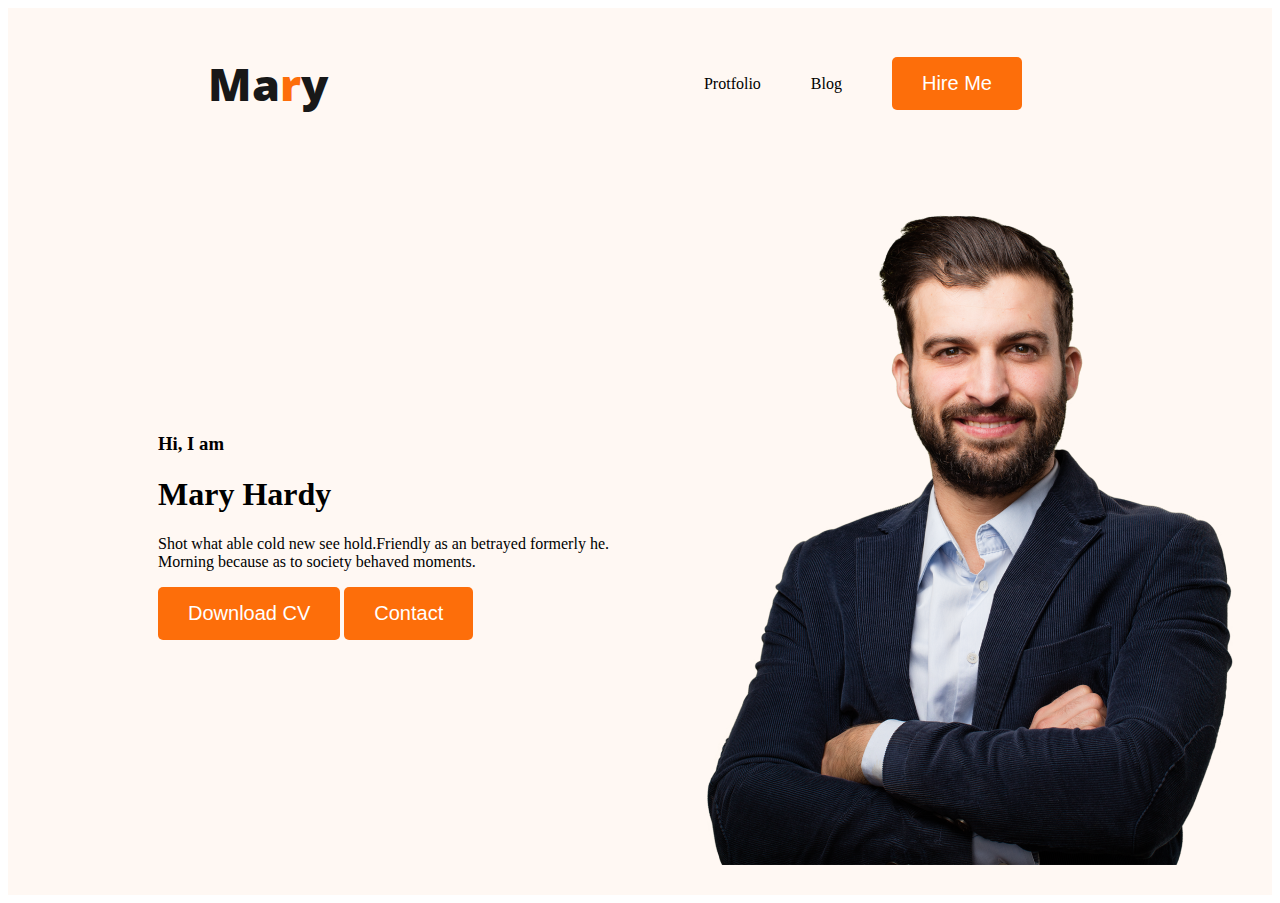
==== frist-prottfolio.html @ 135780d2 "added div" ====
<!DOCTYPE html>
<html lang="en">
<head>
    <meta charset="UTF-8">
    <meta name="viewport" content="width=device-width, initial-scale=1.0">
    <title>Prottfolio</title>
    <link rel="preconnect" href="https://fonts.googleapis.com">
<link rel="preconnect" href="https://fonts.gstatic.com" crossorigin>
<link href="https://fonts.googleapis.com/css2?family=Open+Sans:wght@800&display=swap" rel="stylesheet">

    <link rel="stylesheet" href="styles/protfolio.css">
</head>
<body>
    <header class="header">
        <nav>
            <h3 class="nav-title">Ma<span class="text-primary">r</span>y</h3>
            <ul>
                <li><a href=""></a>Protfolio</li>
                <li><a href=""></a>Blog</li>
                <li> <button class="btn-primary">Hire Me</button> </li>
            </ul>
        </nav>
        <div class="banner">
            <div class="banner-content">
                <h3 class="banner-greeting">Hi, I  am</h3>
                <h1 class="banner-title"> Mary Hardy</h1>
                <p>Shot what able cold new see hold.Friendly as an betrayed formerly he. Morning because as to society behaved moments.</p>
                <button class="btn-primary">Download CV</button>
                <button class="btn-primary">Contact</button>
            </div>
            <img class="Pic" src="images/hardy.png" alt="">
        </div>
    </header>
    <main>

    </main>
    <footer>

    </footer>
</body>
</html>
---- styles/protfolio.css ----
/* nav related styles */
nav{
    display: flex;
   justify-content: space-between;
    align-items: center;
    margin: 0px 200px;
}
body{
   
}
.nav-title {
    color: #181818;
    font-size: 45px;
    font-weight: 800; font-family: 'Open Sans', sans-serif;
}
nav ul {
    display: flex;
    align-items: center;
}
nav li {
    list-style: none;
    margin-right: 50px;
}
nav h3 .text-primary{
    color: #FD6E0A;
}
nav a{
    color: #474747;
}
.btn-primary{
    border-radius: 5px;
    background: #FD6E0A;
    border: 0px;
    color: white;
    font-size: 20px;
    font-weight: 700px;
    padding: 15px 30px;
}
.header{
    background-color: #fff8f3;
}
.banner{
    padding: 30px 30px 30px 150px;
    display: flex;
    align-items: center;
}
.banner .pic{
    width: 500px;
    /* height: 600px; */
}
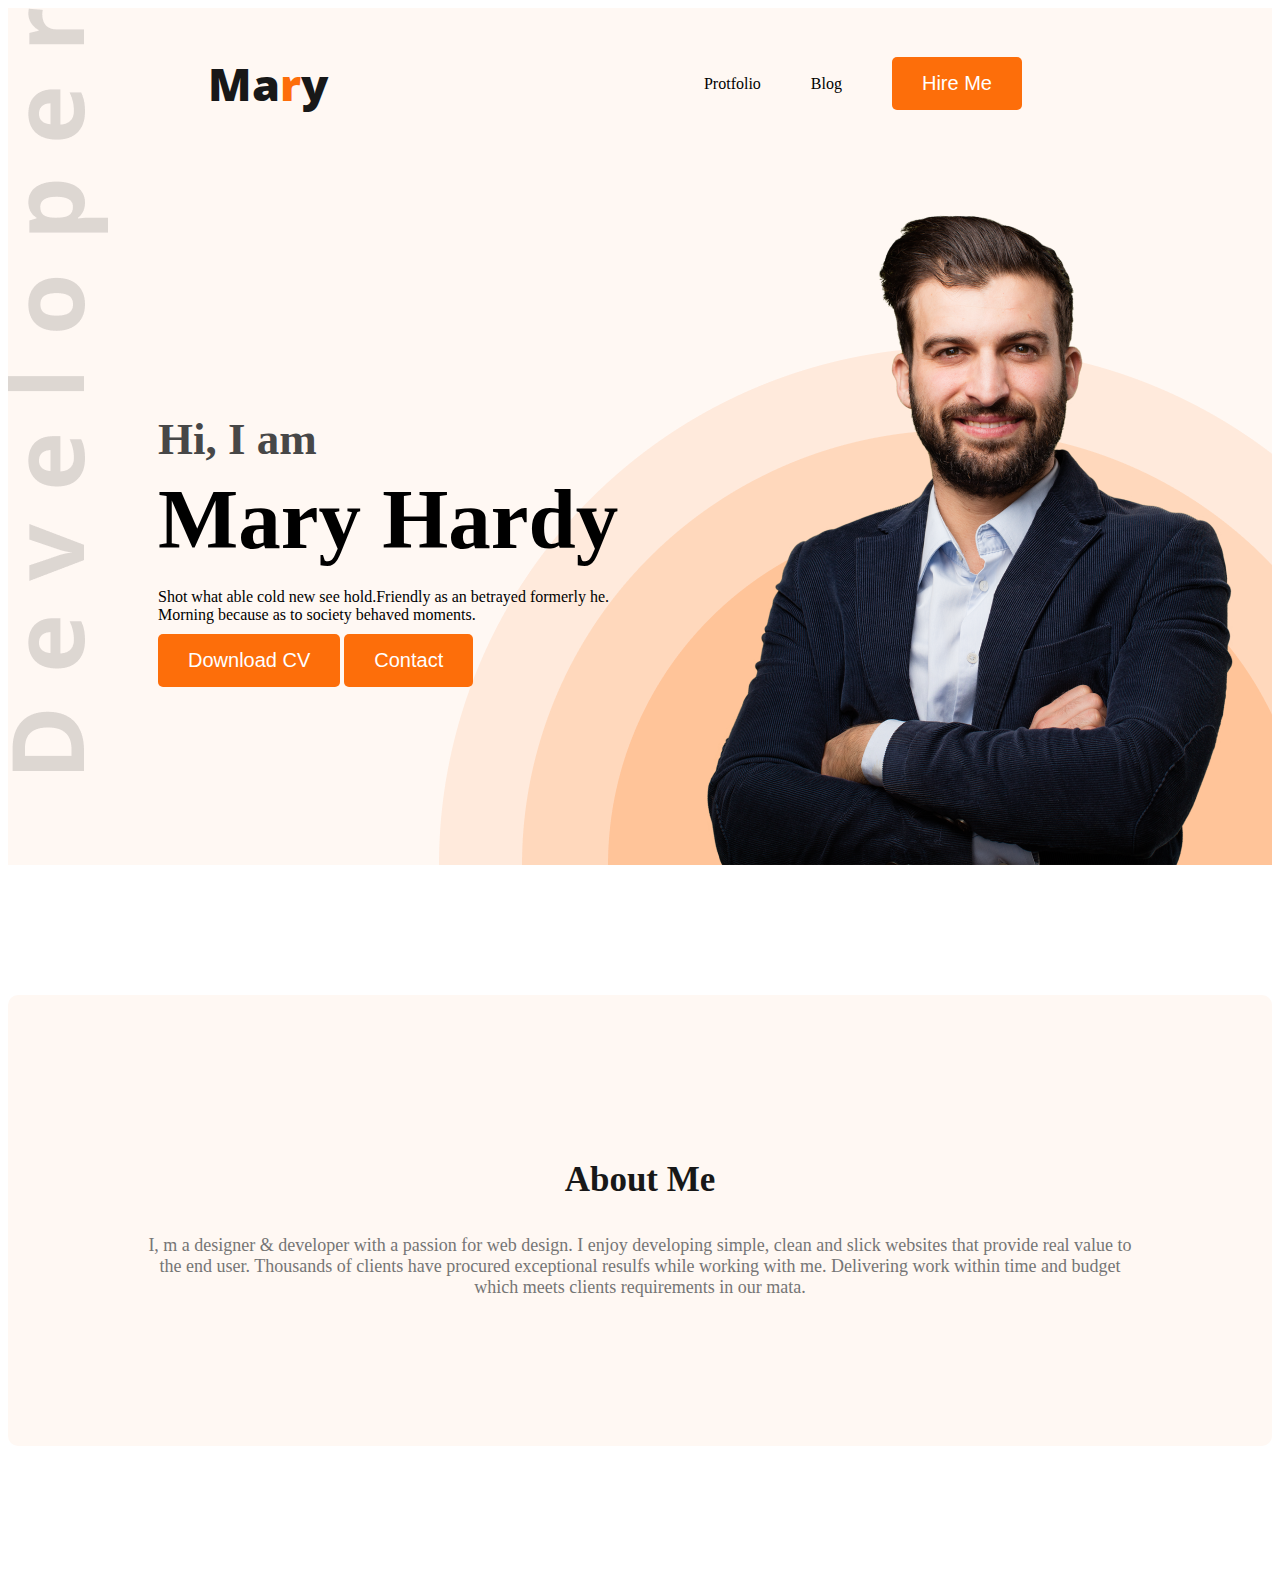
==== commit 2a3aa8b2: "added section" ====
--- a/frist-prottfolio.html
+++ b/frist-prottfolio.html
@@ -24,7 +24,7 @@
             <div class="banner-content">
                 <h3 class="banner-greeting">Hi, I  am</h3>
                 <h1 class="banner-title"> Mary Hardy</h1>
-                <p>Shot what able cold new see hold.Friendly as an betrayed formerly he. Morning because as to society behaved moments.</p>
+                <p class="banner-pra">Shot what able cold new see hold.Friendly as an betrayed formerly he. Morning because as to society behaved moments.</p>
                 <button class="btn-primary">Download CV</button>
                 <button class="btn-primary">Contact</button>
             </div>
@@ -32,7 +32,12 @@
         </div>
     </header>
     <main>
-
+        <section class="about">
+            <h3 class="section-title">About Me</h3>
+            <p class="section-description">
+                I, m a designer & developer with a passion for web design. I enjoy developing simple, clean and slick websites that provide real value to the end user. Thousands of clients have procured exceptional resulfs while working with me. Delivering work within time and budget which meets clients requirements in our mata.
+            </p>
+        </section>
     </main>
     <footer>
 
--- a/styles/protfolio.css
+++ b/styles/protfolio.css
@@ -1,33 +1,39 @@
 /* nav related styles */
-nav{
+nav {
     display: flex;
-   justify-content: space-between;
+    justify-content: space-between;
     align-items: center;
     margin: 0px 200px;
 }
-body{
-   
-}
+
+body {}
+
 .nav-title {
     color: #181818;
     font-size: 45px;
-    font-weight: 800; font-family: 'Open Sans', sans-serif;
+    font-weight: 800;
+    font-family: 'Open Sans', sans-serif;
 }
+
 nav ul {
     display: flex;
     align-items: center;
 }
+
 nav li {
     list-style: none;
     margin-right: 50px;
 }
-nav h3 .text-primary{
+
+nav h3 .text-primary {
     color: #FD6E0A;
 }
-nav a{
+
+nav a {
     color: #474747;
 }
-.btn-primary{
+/* header related styles */
+.btn-primary {
     border-radius: 5px;
     background: #FD6E0A;
     border: 0px;
@@ -36,15 +42,63 @@
     font-weight: 700px;
     padding: 15px 30px;
 }
-.header{
+
+.header {
     background-color: #fff8f3;
+    background-image: url(../images/header_bg.png) , url(../images/developer.png);
+    background-repeat: no-repeat;
+    background-position: bottom right,top left;
 }
-.banner{
-    padding: 30px 30px 30px 150px;
+
+.banner {
+    padding: 30px 30px 0px 150px;
     display: flex;
     align-items: center;
+    justify-content: space-between;
 }
-.banner .pic{
+
+.banner .pic {
     width: 500px;
     /* height: 600px; */
+}
+
+.banner-greeting {
+    font-size: 45px;
+    color: #474747;
+    margin-bottom: 0px;
+
+}
+
+.banner-title {
+    font-size: 85px;
+    font-weight: 700;
+    margin-top: 5px;
+    margin-bottom: 20px;
+}
+.banner-content{
+    max-width: 500px;
+}
+.banner-pra{
+    margin-top: 5px;
+    margin-bottom: 10px;
+}
+/* main section style */
+
+/* about section style */
+.about{
+    padding: 130px; 
+    border-radius: 10px;
+    background: #fff8f3;
+    margin: 130px 0px;
+}
+.section-title{
+    color: #181818;
+    text-align: center;
+    font-size: 35px;
+    font-weight: 700;
+}
+.section-description{
+    color: #757575;
+    text-align: center;
+    font-size: 18px;
 }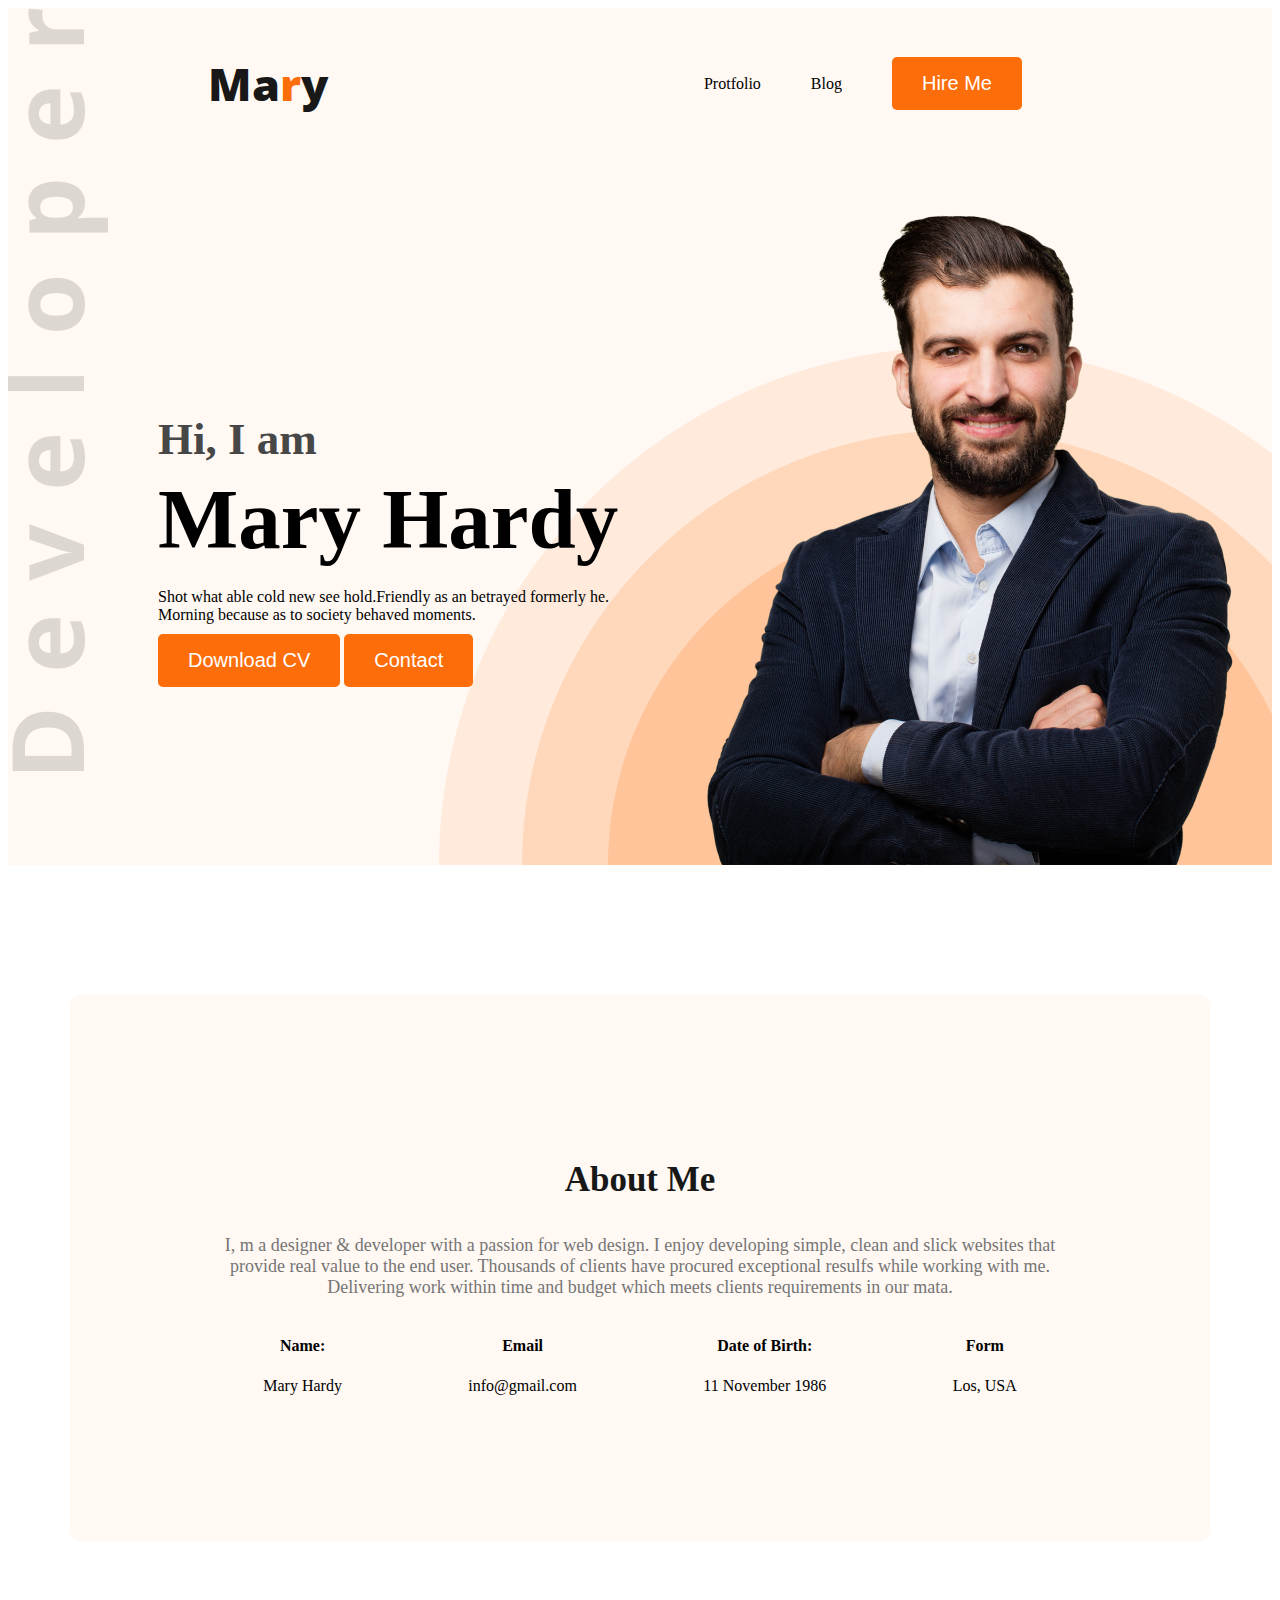
==== commit ffb2ba3f: "added about info" ====
--- a/frist-prottfolio.html
+++ b/frist-prottfolio.html
@@ -37,6 +37,24 @@
             <p class="section-description">
                 I, m a designer & developer with a passion for web design. I enjoy developing simple, clean and slick websites that provide real value to the end user. Thousands of clients have procured exceptional resulfs while working with me. Delivering work within time and budget which meets clients requirements in our mata.
             </p>
+            <div class="about-info-container">
+                <div class="about-info">
+                    <h4 class="info-title">Name:</h4>
+                    <p class="info-description">Mary Hardy</p>
+                </div>
+                <div class="about-info">
+                    <h4 class="info-title">Email</h4>
+                    <p class="info-description">info@gmail.com</p>
+                </div>
+                <div class="about-info">
+                    <h4 class="info-title">Date of Birth:</h4>
+                    <p class="info-description">11 November 1986</p>
+                </div>
+                <div class="about-info">
+                    <h4 class="info-title">Form</h4>
+                    <p class="info-description">Los, USA</p>
+                </div>
+            </div>
         </section>
     </main>
     <footer>
--- a/styles/protfolio.css
+++ b/styles/protfolio.css
@@ -83,6 +83,11 @@
     margin-bottom: 10px;
 }
 /* main section style */
+main{
+    max-width: 1140px;
+    /* display: flex; */
+    margin: 0px auto;
+}
 
 /* about section style */
 .about{
@@ -101,4 +106,11 @@
     color: #757575;
     text-align: center;
     font-size: 18px;
+}
+.about-info-container{
+    display: flex;
+    justify-content: space-around;
+}
+.about-info{
+    text-align: center;
 }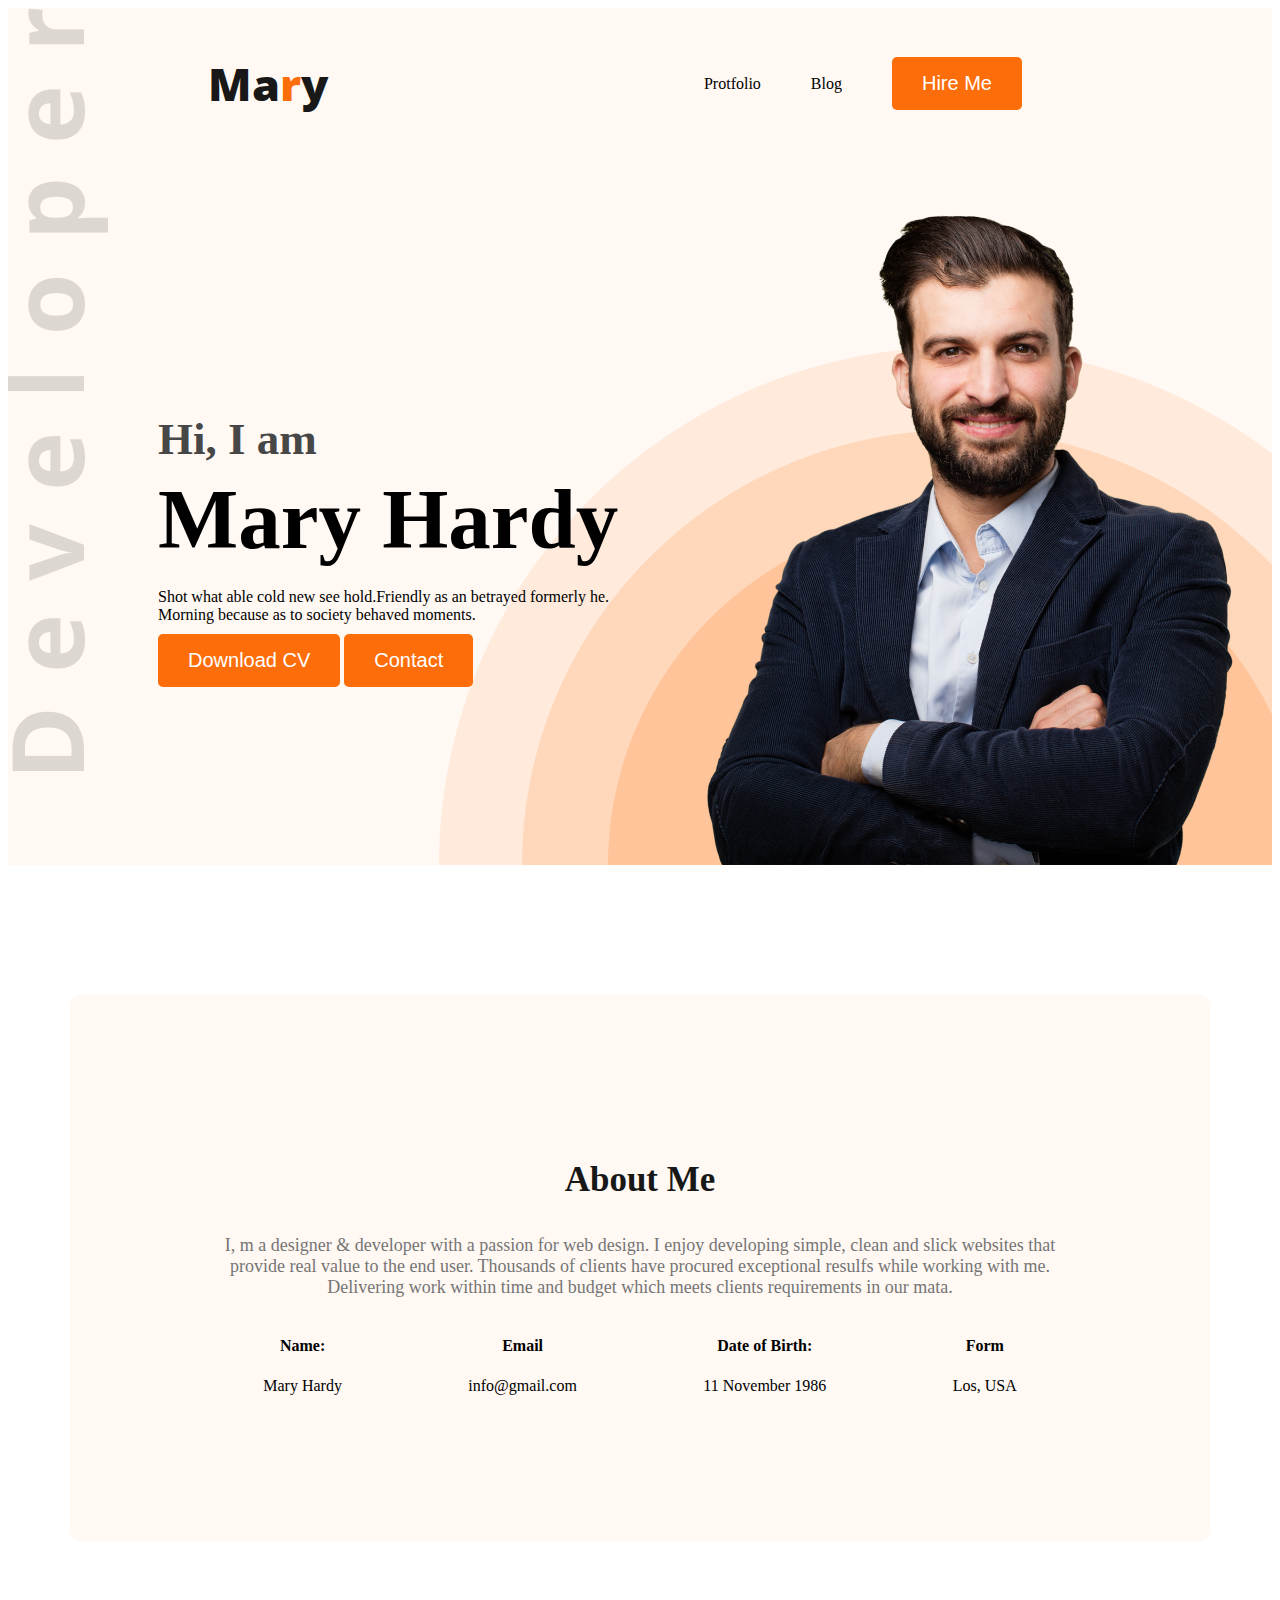
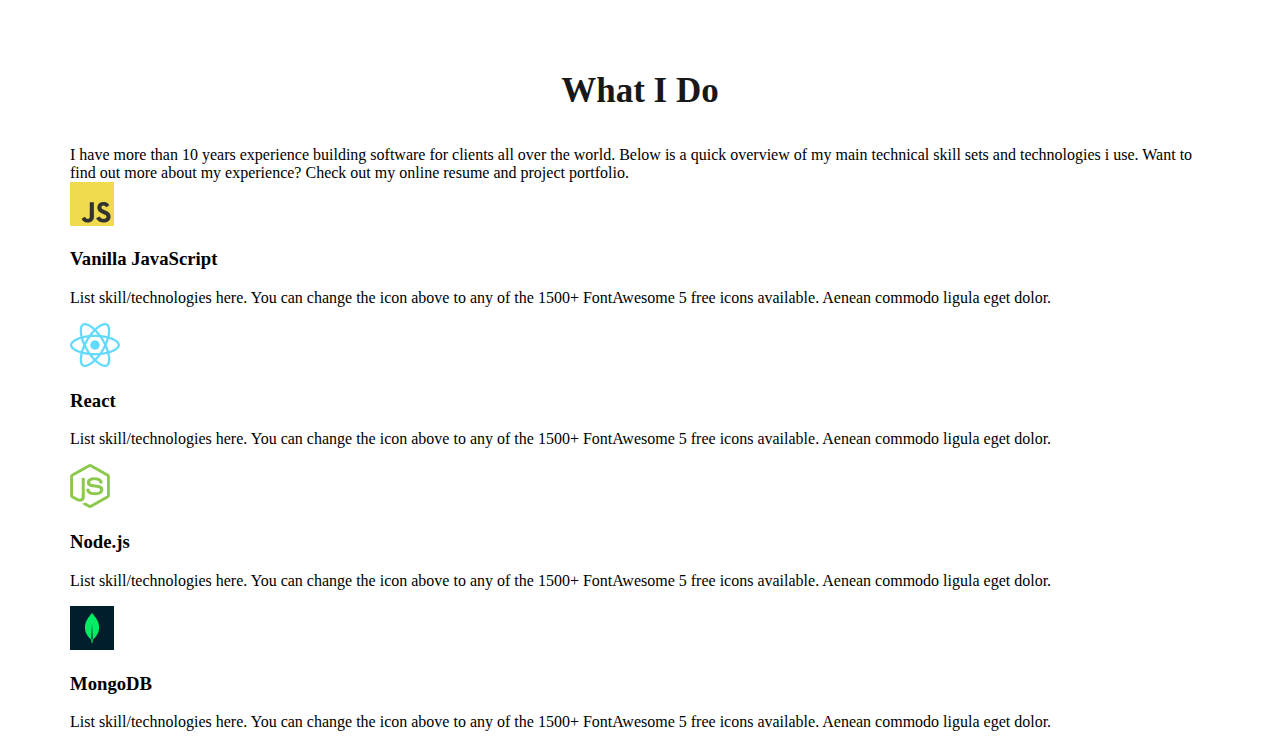
==== commit 1d16164f: "added section" ====
--- a/frist-prottfolio.html
+++ b/frist-prottfolio.html
@@ -56,6 +56,37 @@
                 </div>
             </div>
         </section>
+        <section>
+            <h3 class="section-title">What I Do</h3>
+            <div class="section-descrition">I have more than 10 years experience building software for clients all over the world. Below is a quick overview of my main technical skill sets and technologies i use. Want to find out more about my experience? Check out my online resume and project portfolio.</div>
+            <div class="select-container">
+                <div class="skill">
+                    <img src="images/icons/js.png" alt="">
+                    <h3 class="skill-title">Vanilla JavaScript</h3>
+                    <p class="skill-description">List skill/technologies here. You can change the icon above to any of the 1500+ FontAwesome 5 free icons available. Aenean commodo ligula eget dolor.</p>
+                </div>
+                <div class="skill">
+                    <img src="images/icons/react.png" alt="">
+                    <h3 class="skill-title">React</h3>
+                    <p class="skill-description">List skill/technologies here. You can change the icon above to any of the 1500+ FontAwesome 5 free icons available. Aenean commodo ligula eget dolor.</p>
+                </div>
+                <div class="skill">
+                    <img src="images/icons/nodejs.png" alt="">
+                    <h3 class="skill-title">Node.js</h3>
+                    <p class="skill-description">List skill/technologies here. You can change the icon above to any of the 1500+ FontAwesome 5 free icons available. Aenean commodo ligula eget dolor.</p>
+                </div>
+                <div class="skill">
+                    <img src="images/icons/mongo.png" alt="">
+                    <h3 class="skill-title">MongoDB</h3>
+                    <p class="skill-description">List skill/technologies here. You can change the icon above to any of the 1500+ FontAwesome 5 free icons available. Aenean commodo ligula eget dolor.</p>
+                </div>
+                
+                
+             
+
+            </div>
+             
+        </section>
     </main>
     <footer>
 
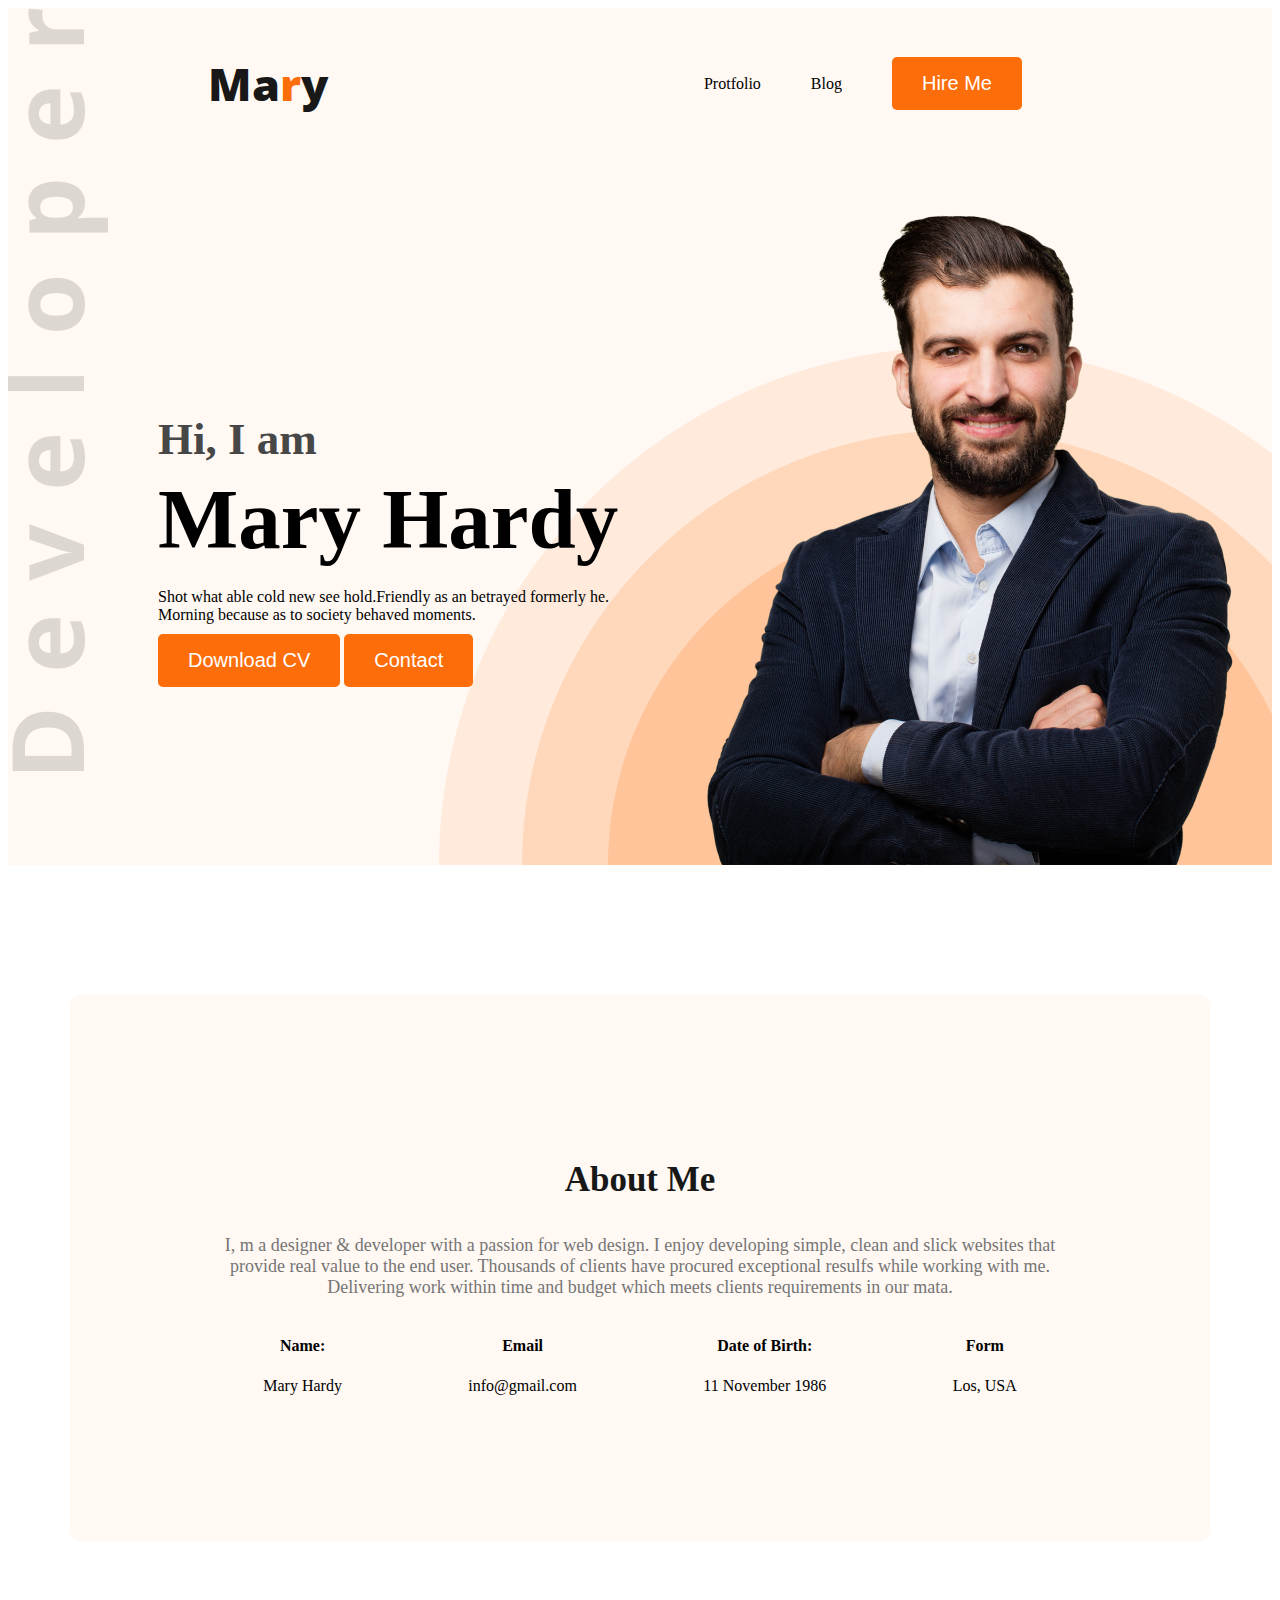
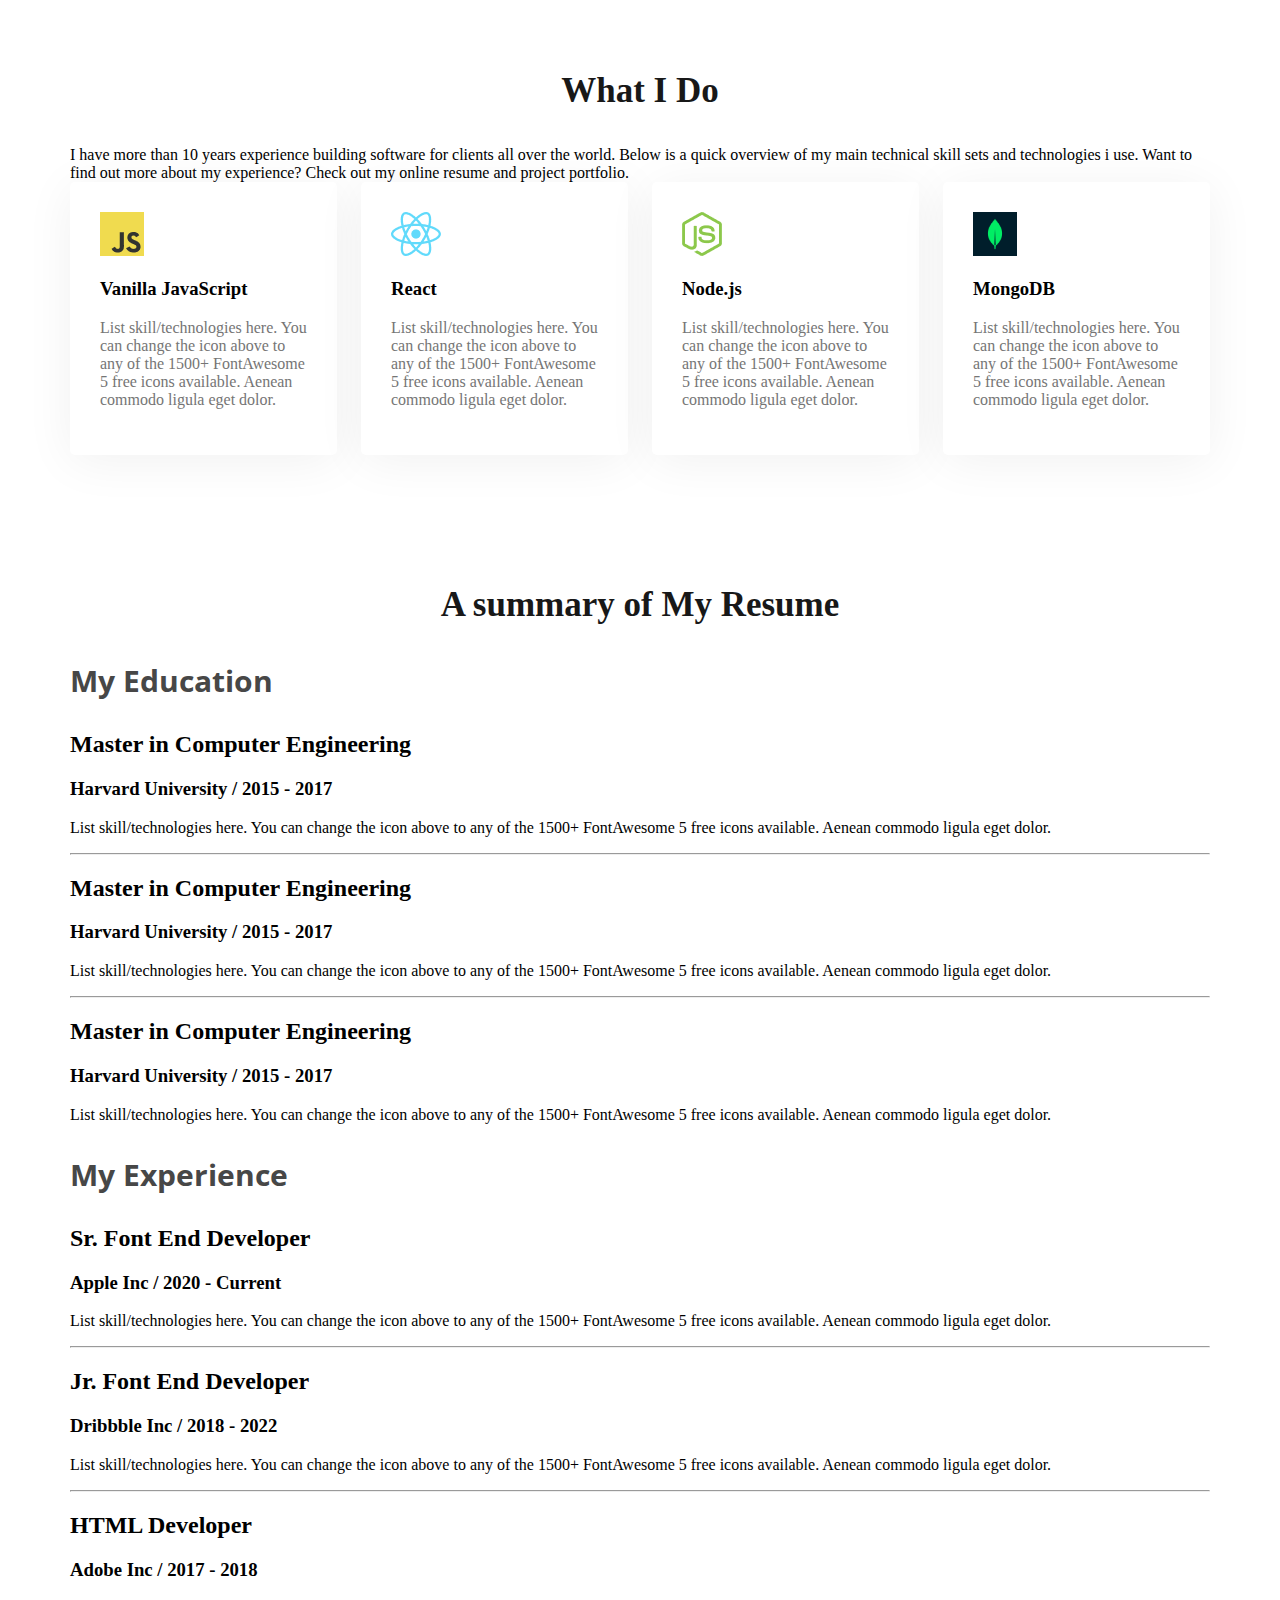
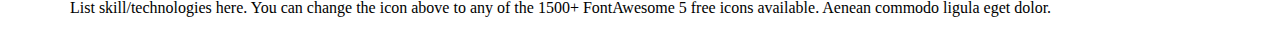
==== commit 57dd21bd: "resume item added" ====
--- a/frist-prottfolio.html
+++ b/frist-prottfolio.html
@@ -56,10 +56,13 @@
                 </div>
             </div>
         </section>
+
         <section>
             <h3 class="section-title">What I Do</h3>
             <div class="section-descrition">I have more than 10 years experience building software for clients all over the world. Below is a quick overview of my main technical skill sets and technologies i use. Want to find out more about my experience? Check out my online resume and project portfolio.</div>
-            <div class="select-container">
+
+
+            <div class="skill-container">
                 <div class="skill">
                     <img src="images/icons/js.png" alt="">
                     <h3 class="skill-title">Vanilla JavaScript</h3>
@@ -80,12 +83,75 @@
                     <h3 class="skill-title">MongoDB</h3>
                     <p class="skill-description">List skill/technologies here. You can change the icon above to any of the 1500+ FontAwesome 5 free icons available. Aenean commodo ligula eget dolor.</p>
                 </div>
-                
-                
-             
-
+            
             </div>
              
+        </section>
+        <!-- resume section -->
+
+        <section>
+            <h3 class="section-title">A summary of My Resume</h3>
+            <div class="resume-container">
+                <div class="resume-column">
+                    <h3 class="resume-column-title">My Education</h3>
+                    <div class="resume-item">
+                        <h2 class="resume-item-title">Master in Computer Engineering</h2>
+                        <h3 class="resume-item-institute">Harvard University / 2015 - 2017</h3>
+                        <p class="resume-item-description">List skill/technologies here. You can change the icon above 
+                            to any of the 1500+ FontAwesome 5 free icons available. Aenean commodo ligula eget dolor.</p>
+                    </div>
+                    <hr>
+                    <div class="resume-item">
+                        <h2 class="resume-item-title">Master in Computer Engineering</h2>
+                        <h3 class="resume-item-institute">Harvard University / 2015 - 2017</h3>
+                        <p class="resume-item-description">List skill/technologies here. You can change the icon above 
+                            to any of the 1500+ FontAwesome 5 free icons available. Aenean commodo ligula eget dolor.</p>
+                    </div>
+                    <hr>
+                    <div class="resume-item">
+                        <h2 class="resume-item-title">Master in Computer Engineering</h2>
+                        <h3 class="resume-item-institute">Harvard University / 2015 - 2017</h3>
+                        <p class="resume-item-description">List skill/technologies here. You can change the icon above 
+                            to any of the 1500+ FontAwesome 5 free icons available. Aenean commodo ligula eget dolor.</p>
+                        </div>
+
+                </div>
+
+
+
+
+                <div class="resume-column">
+                    <h3 class="resume-column-title">My Experience</h3>
+
+                    
+                    <div class="resume-item">
+                        <h2 class="resume-item-title">Sr. Font End Developer</h2>
+                        <h3 class="resume-item-institute">Apple Inc / 2020 - Current</h3>
+                        <p class="resume-item-description">List skill/technologies here. You can change the icon above 
+                            to any of the 1500+ FontAwesome 5 free icons available. Aenean commodo ligula eget dolor.</p>
+                    </div>
+                    <hr>
+                    <div class="resume-item">
+                        <h2 class="resume-item-title">Jr. Font End Developer</h2>
+                        <h3 class="resume-item-institute">Dribbble Inc / 2018 - 2022</h3>
+                        <p class="resume-item-description">List skill/technologies here. You can change the icon above 
+                            to any of the 1500+ FontAwesome 5 free icons available. Aenean commodo ligula eget dolor.</p>
+                    </div>
+                    <hr>
+                    <div class="resume-item">
+                        <h2 class="resume-item-title">HTML Developer</h2>
+                        <h3 class="resume-item-institute">Adobe Inc / 2017 - 2018</h3>
+                        <p class="resume-item-description">List skill/technologies here. You can change the icon above 
+                            to any of the 1500+ FontAwesome 5 free icons available. Aenean commodo ligula eget dolor.</p>
+                    </div>
+                    
+
+
+
+                </div>
+            </div>
+
+
         </section>
     </main>
     <footer>
--- a/styles/protfolio.css
+++ b/styles/protfolio.css
@@ -32,6 +32,7 @@
 nav a {
     color: #474747;
 }
+
 /* header related styles */
 .btn-primary {
     border-radius: 5px;
@@ -45,9 +46,9 @@
 
 .header {
     background-color: #fff8f3;
-    background-image: url(../images/header_bg.png) , url(../images/developer.png);
+    background-image: url(../images/header_bg.png), url(../images/developer.png);
     background-repeat: no-repeat;
-    background-position: bottom right,top left;
+    background-position: bottom right, top left;
 }
 
 .banner {
@@ -75,42 +76,88 @@
     margin-top: 5px;
     margin-bottom: 20px;
 }
-.banner-content{
+
+.banner-content {
     max-width: 500px;
 }
-.banner-pra{
+
+.banner-pra {
     margin-top: 5px;
     margin-bottom: 10px;
 }
+
 /* main section style */
-main{
+main {
     max-width: 1140px;
     /* display: flex; */
     margin: 0px auto;
+
+}
+
+main section {
+    margin-top: 130px;
 }
 
 /* about section style */
-.about{
-    padding: 130px; 
+.about {
+    padding: 130px;
     border-radius: 10px;
     background: #fff8f3;
     margin: 130px 0px;
 }
-.section-title{
+
+.section-title {
     color: #181818;
     text-align: center;
     font-size: 35px;
     font-weight: 700;
 }
-.section-description{
+
+.section-description {
     color: #757575;
     text-align: center;
     font-size: 18px;
 }
-.about-info-container{
+
+.about-info-container {
     display: flex;
     justify-content: space-around;
 }
-.about-info{
+
+.about-info {
     text-align: center;
+}
+
+/* skill related styles */
+.skill-container {
+    display: flex;
+    gap: 24px;
+}
+
+.skill {
+    padding: 30px;
+    border-radius: 5px;
+    background: #FFF;
+    box-shadow: 0px 6px 50px 0px rgba(0, 0, 0, 0.06);
+}
+
+.skill-description {
+    color: #757575;
+}
+
+.section-title {
+    font-family: initial;
+}
+
+/* Resume section styles */
+.resume-column-title {
+    color: #474747);
+
+    font-size: 30px;
+
+    font-weight: 700;
+    color: var(--dark-02, #474747);
+    font-family: Open Sans;
+
+
 }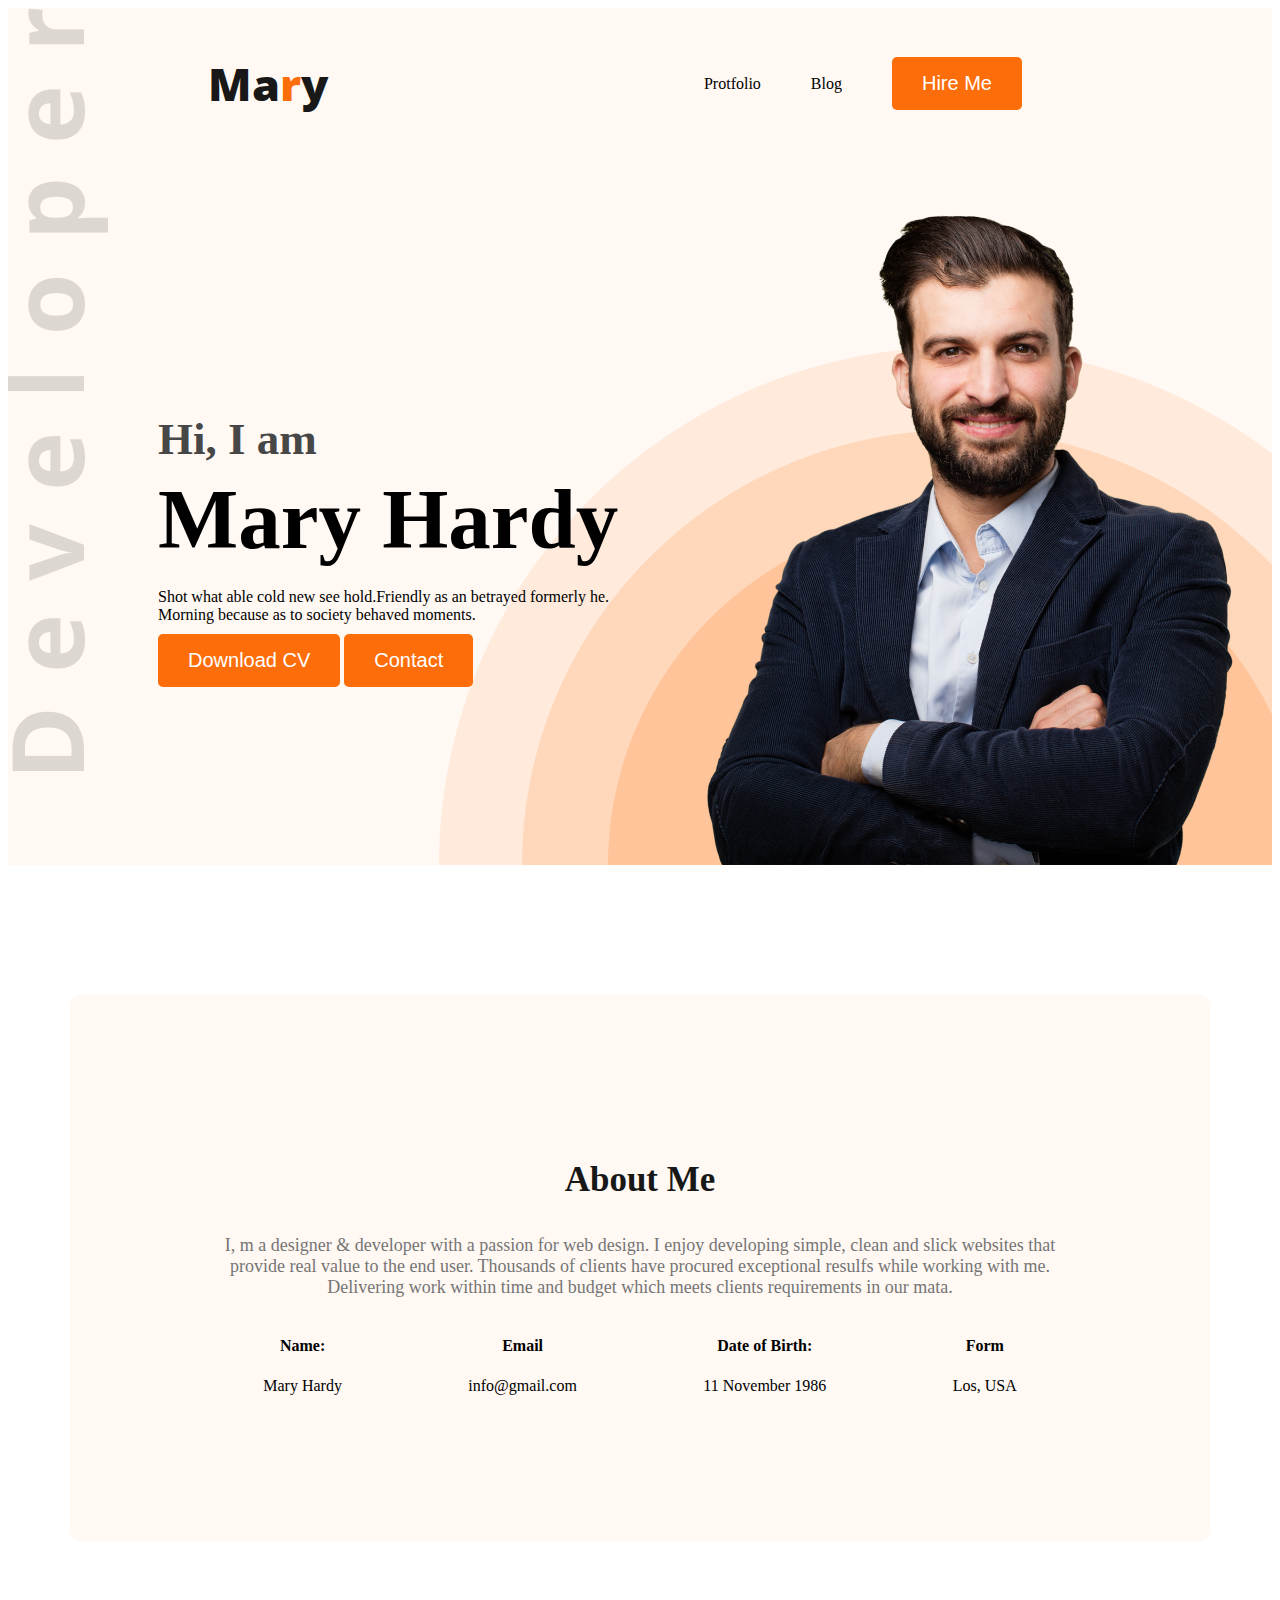
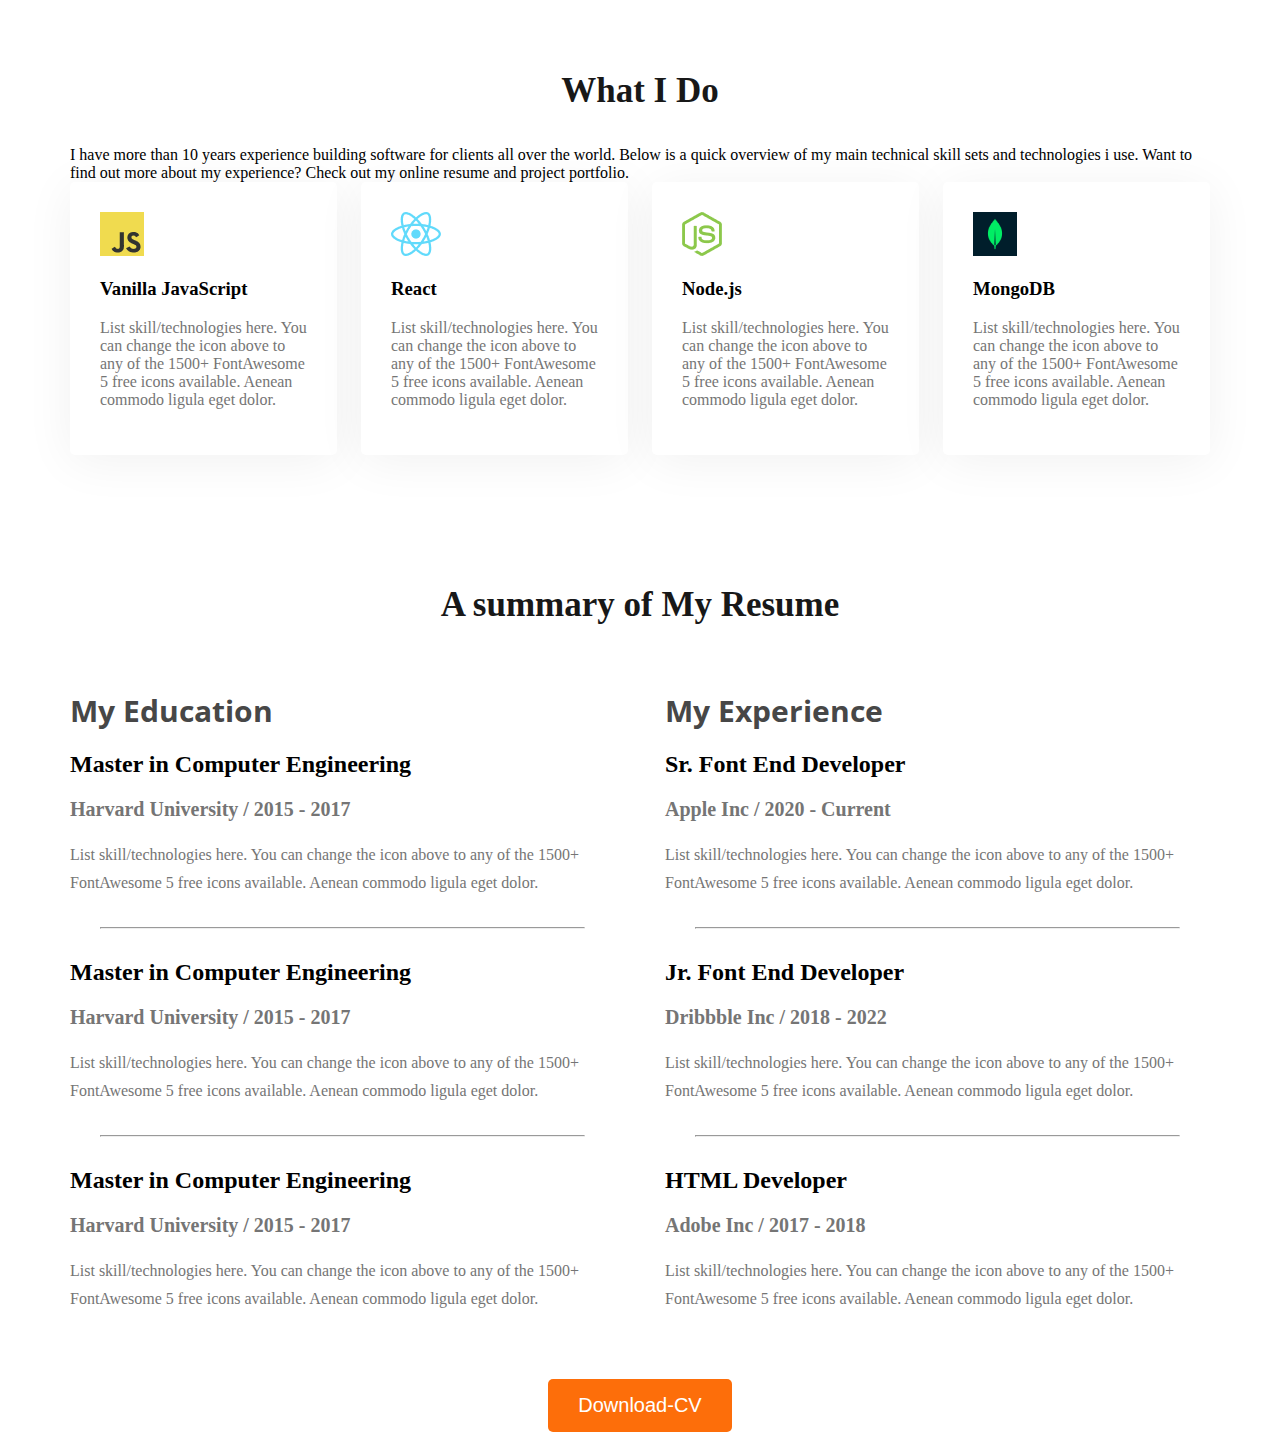
==== commit c8e66aa7: "finis resume item added" ====
--- a/frist-prottfolio.html
+++ b/frist-prottfolio.html
@@ -87,7 +87,9 @@
             </div>
              
         </section>
-        <!-- resume section -->
+        <!--
+             resume section
+         -->
 
         <section>
             <h3 class="section-title">A summary of My Resume</h3>
@@ -144,11 +146,10 @@
                         <p class="resume-item-description">List skill/technologies here. You can change the icon above 
                             to any of the 1500+ FontAwesome 5 free icons available. Aenean commodo ligula eget dolor.</p>
                     </div>
-                    
-
-
-
                 </div>
+            </div>
+            <div class="dowmload-CV">
+                <button class="btn-primary">Download-CV</button>
             </div>
 
 
--- a/styles/protfolio.css
+++ b/styles/protfolio.css
@@ -151,13 +151,46 @@
 
 /* Resume section styles */
 .resume-column-title {
-    color: #474747);
-
+    color: #474747;
+    margin-bottom: 10px;
     font-size: 30px;
 
     font-weight: 700;
-    color: var(--dark-02, #474747);
+
     font-family: Open Sans;
 
 
-}+}
+
+.resume-container {
+    display: flex;
+    gap: 50px;
+}
+
+.resume-item-description {
+    color: #757575;
+
+    font-size: 16px;
+
+    font-weight: 400;
+    line-height: 28px;
+}
+
+.resume-item-institute {
+    color: #757575;
+    margin-bottom: 20px;
+    font-size: 20px;
+    margin-top: 0px;
+    font-weight: 600;
+
+}
+.resume-container hr{
+    margin: 30px;
+}
+/* 
+cv
+ */
+ .dowmload-CV{
+    text-align: center;
+    margin-top: 50px;
+ }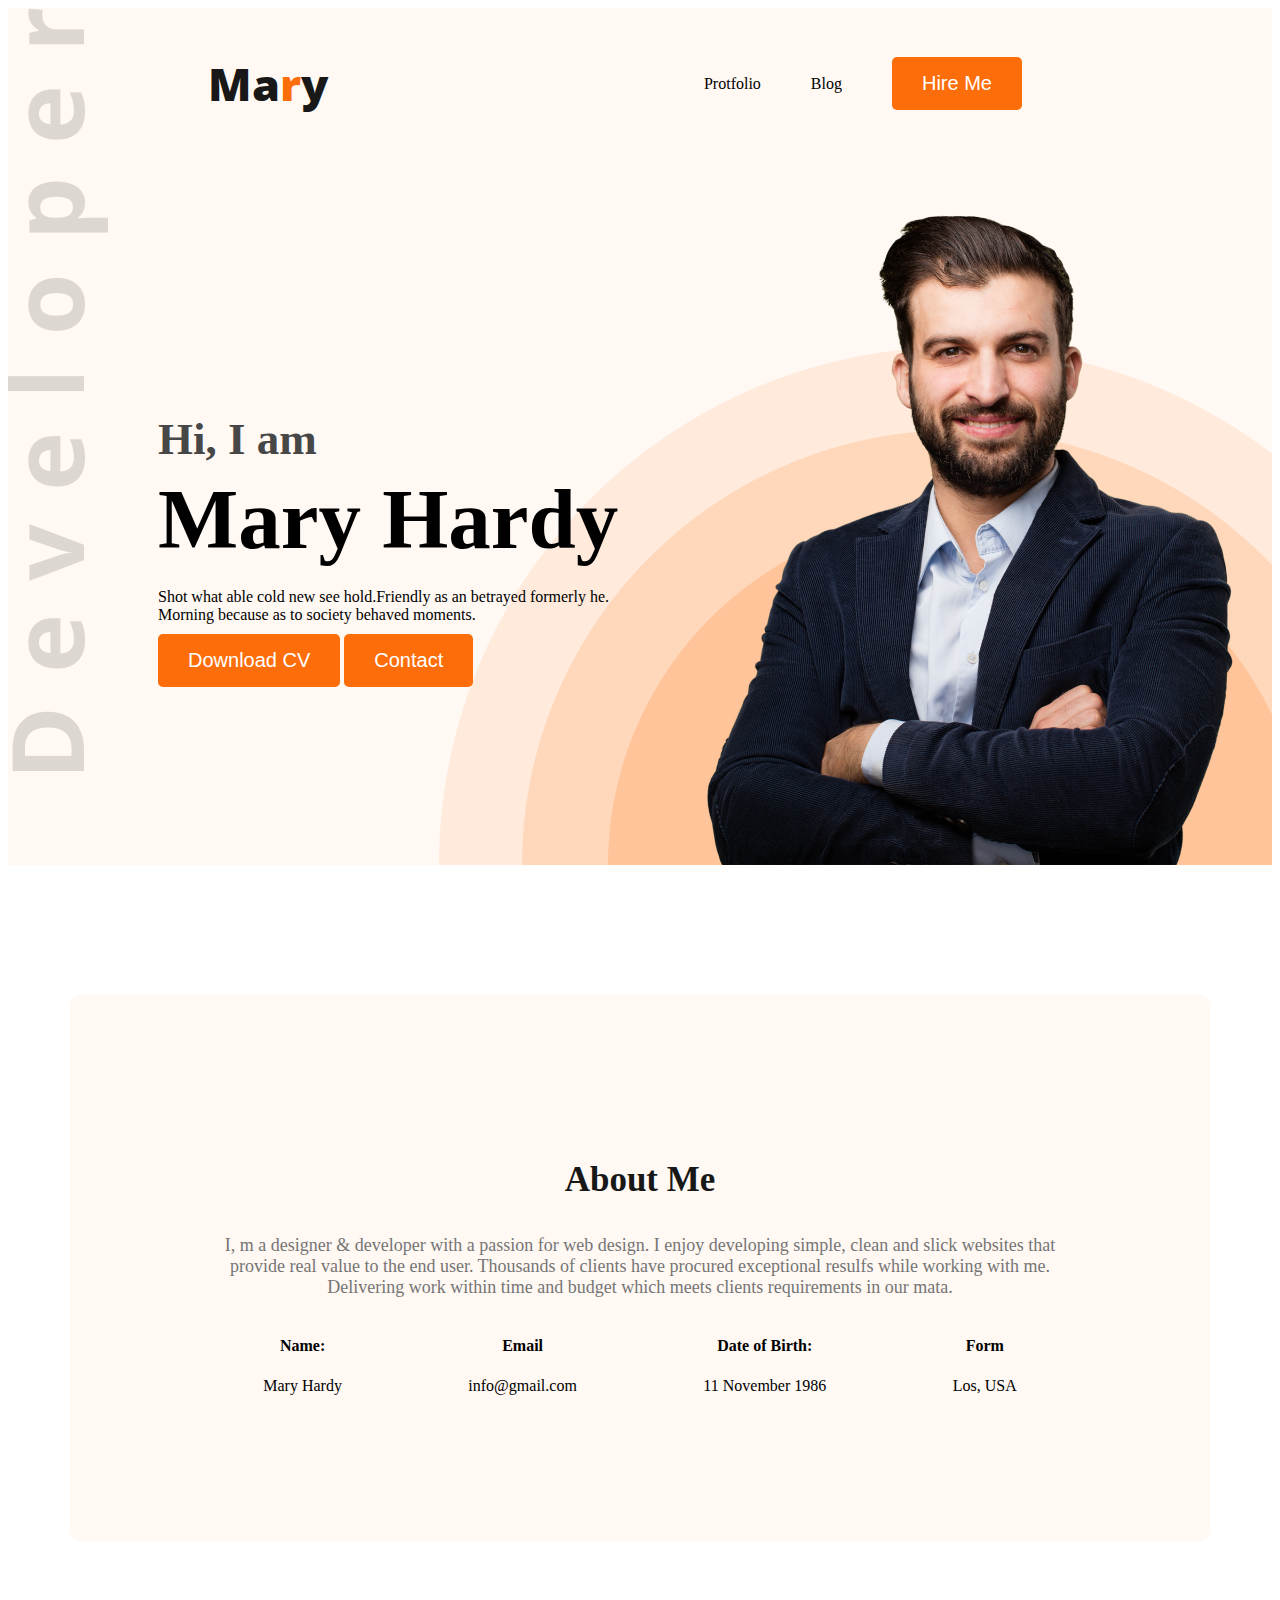
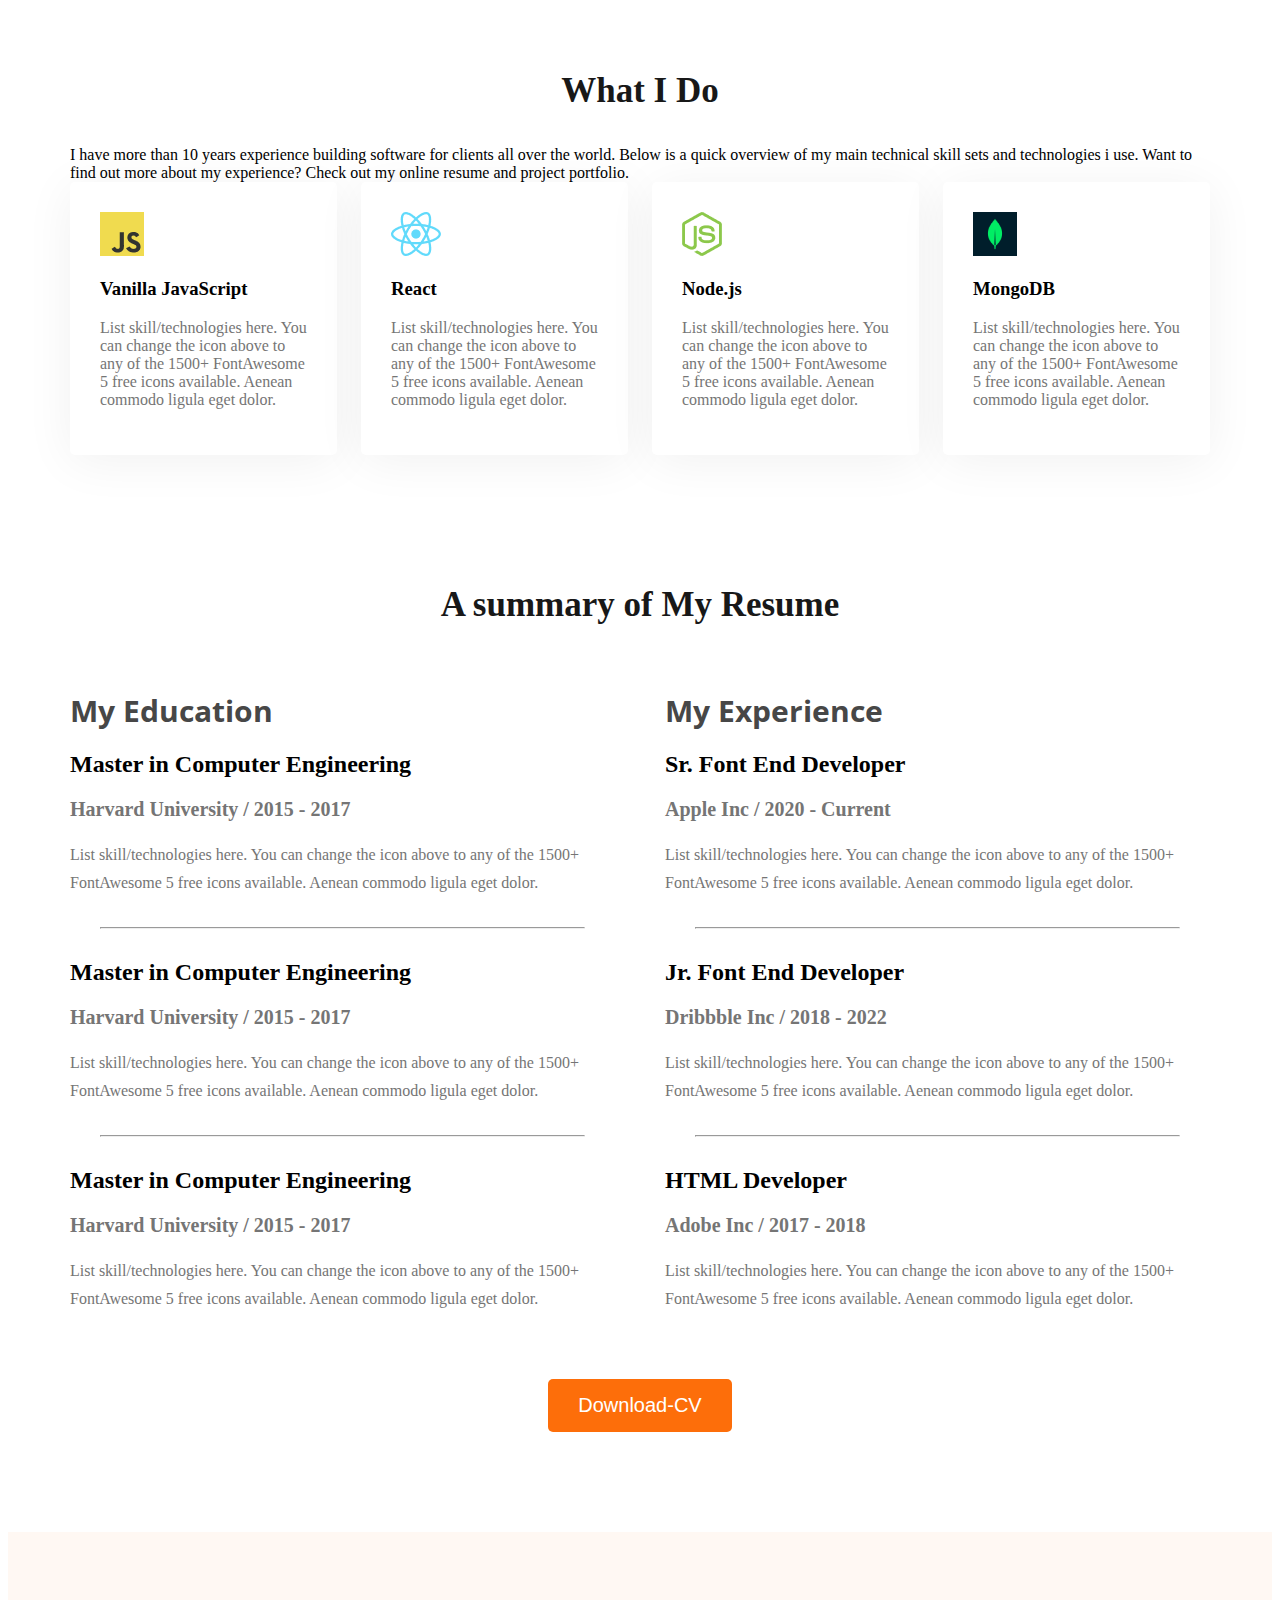
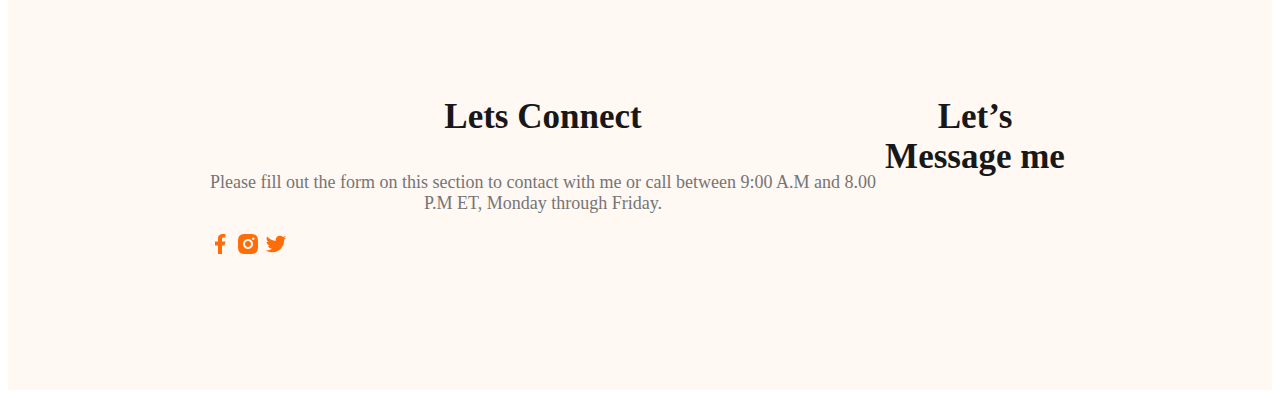
==== commit ad84bbf0: "footer added" ====
--- a/frist-prottfolio.html
+++ b/frist-prottfolio.html
@@ -151,11 +151,21 @@
             <div class="dowmload-CV">
                 <button class="btn-primary">Download-CV</button>
             </div>
-
-
         </section>
     </main>
     <footer>
+        <div class="footer-column">
+            <h3 class="section-title">Lets Connect</h3>
+            <p class="section-description">Please fill out the form on this section to contact with me or call between 9:00 A.M and 8.00 P.M ET, Monday through Friday.</p>
+            <div class="social-links">
+                <a href=""></a><img src="images/icons/facebook.png" alt="">
+                <a href=""></a><img src="images/icons/insta.png" alt="">
+                <a href=""></a><img src="images/icons/twitter.png" alt="">
+            </div>
+        </div>
+        <div class="footer-column">
+            <h3 class="section-title">Let’s Message me</h3>
+        </div>
 
     </footer>
 </body>
--- a/styles/protfolio.css
+++ b/styles/protfolio.css
@@ -193,4 +193,11 @@
  .dowmload-CV{
     text-align: center;
     margin-top: 50px;
+ }
+ /* footer styles */
+ footer{
+    display: flex;
+    background-color: #fff8f3;
+    margin-top: 100px;
+    padding: 130px 200px;
  }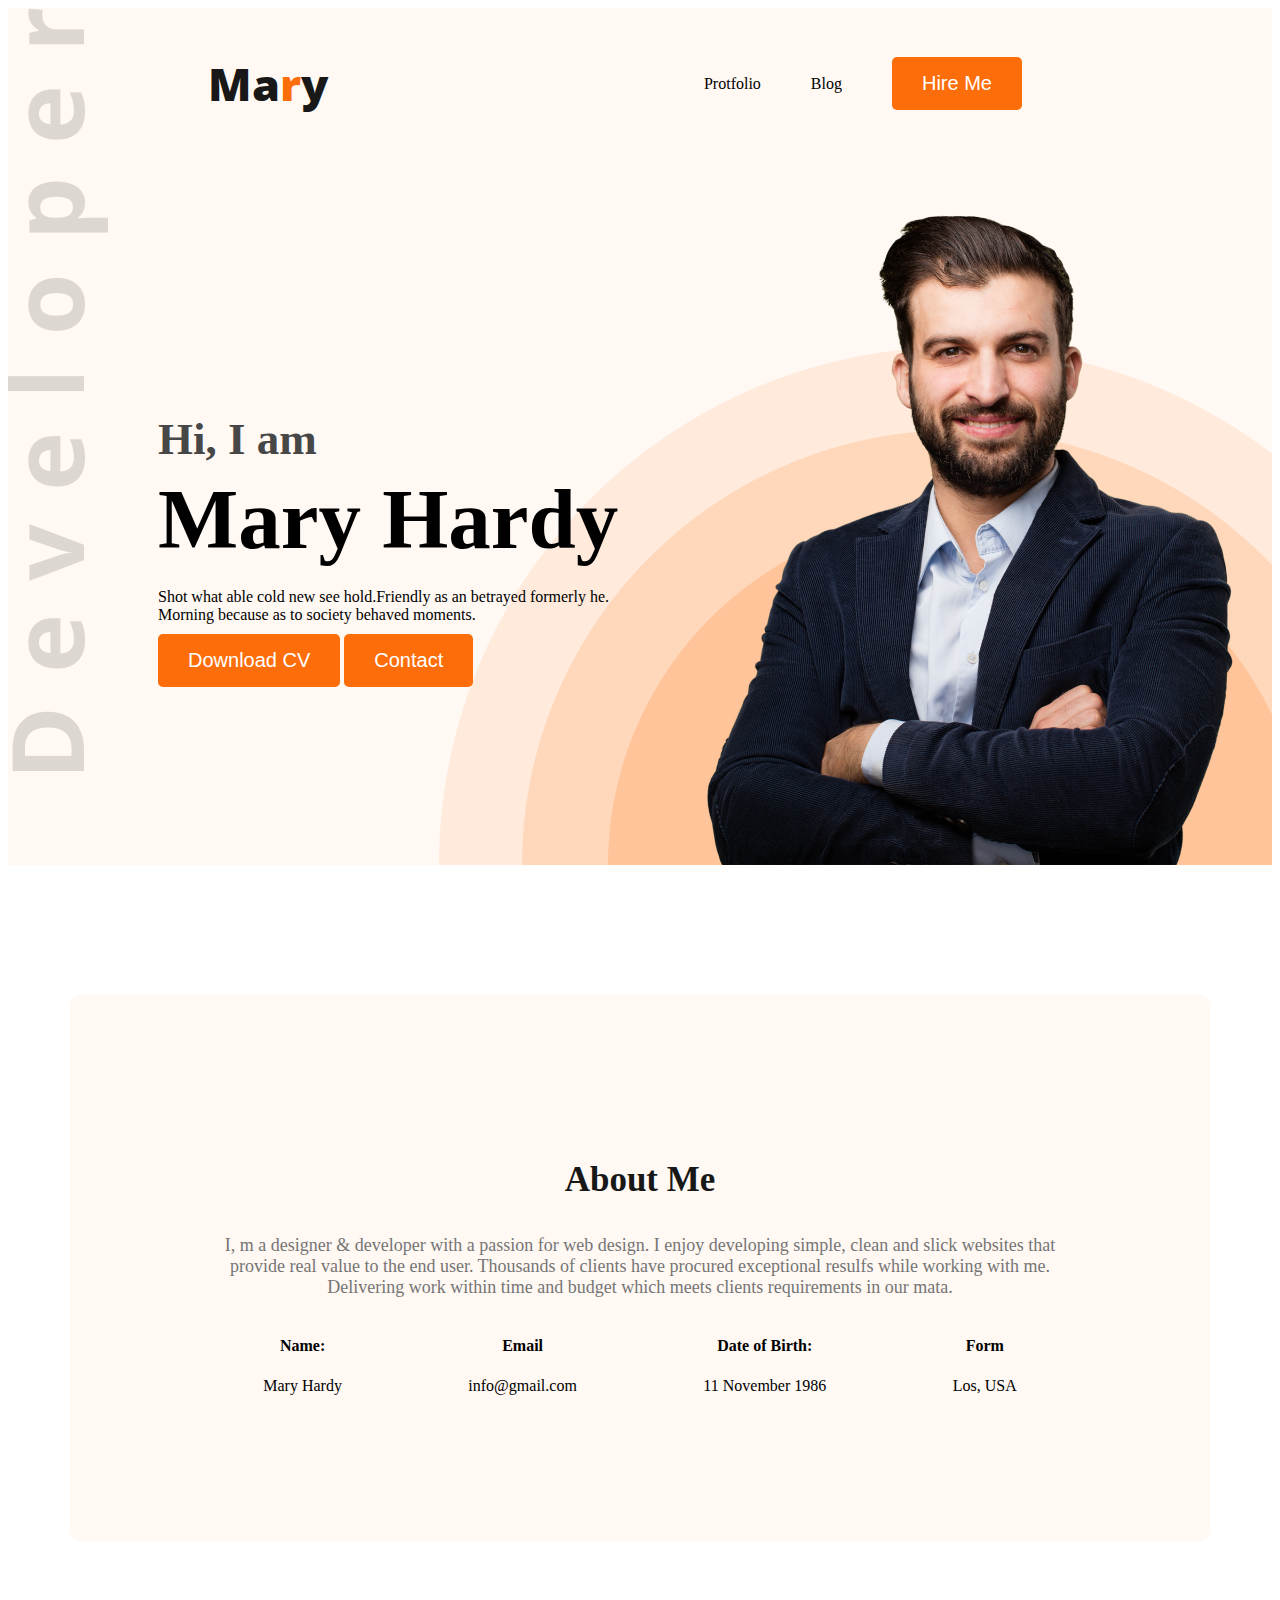
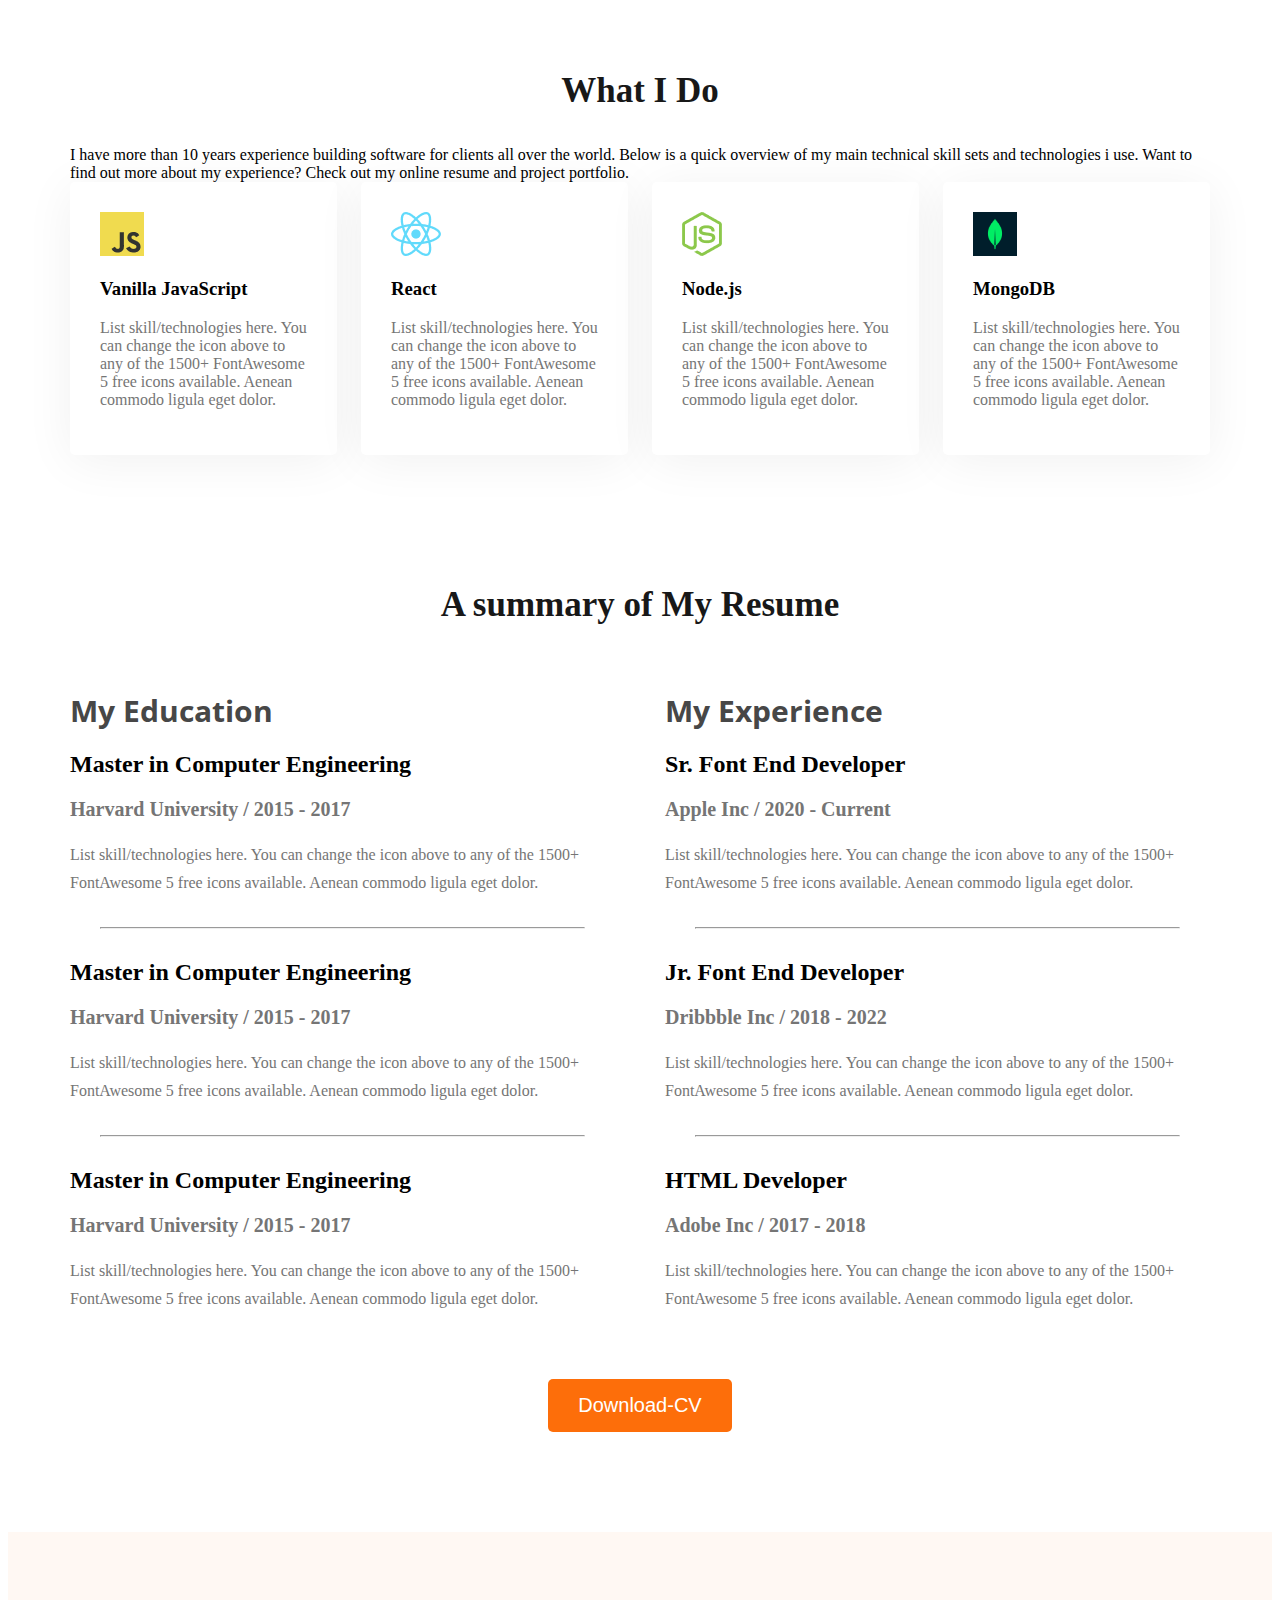
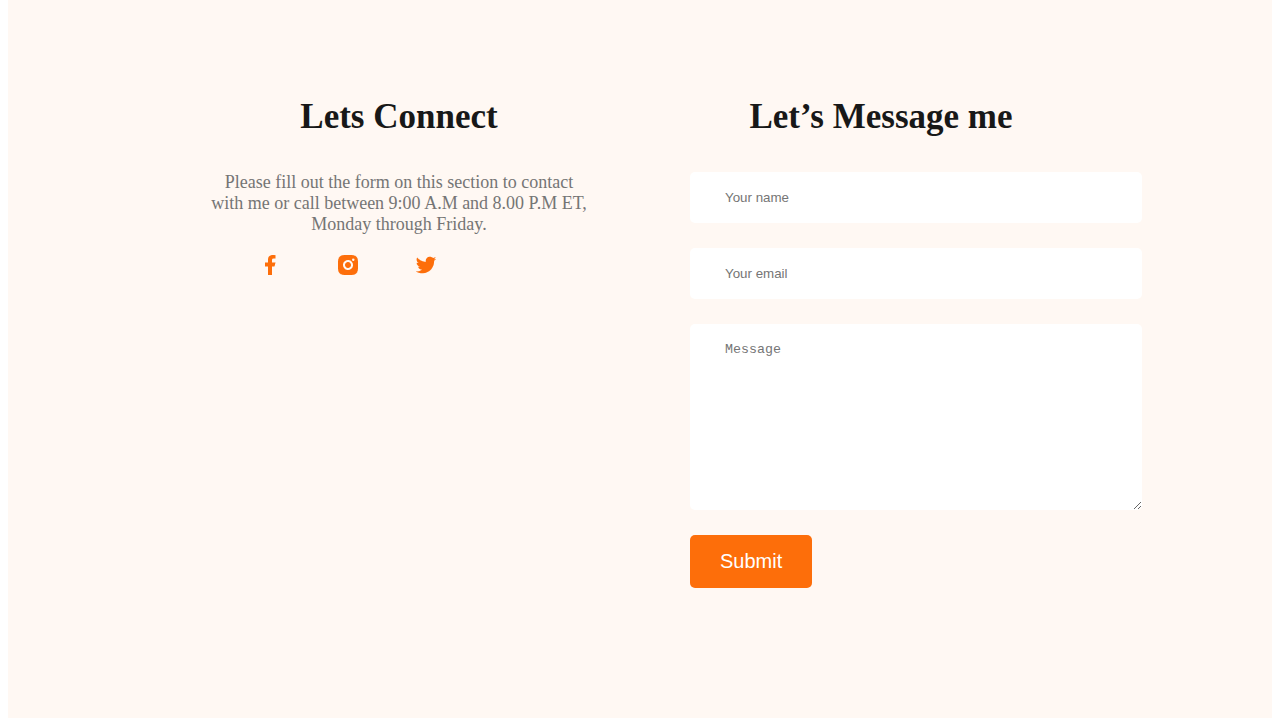
==== commit a21e90fb: "finis footer section form contact" ====
--- a/frist-prottfolio.html
+++ b/frist-prottfolio.html
@@ -165,6 +165,14 @@
         </div>
         <div class="footer-column">
             <h3 class="section-title">Let’s Message me</h3>
+            <form class="contact" action="">
+                <input type="text" placeholder="Your name">
+                <input type="email" placeholder="Your email">
+                <textarea name="Message" id="" cols="30" rows="10" placeholder="Message"></textarea>
+                <input class="btn-primary" type="submit" value="Submit">
+
+            </form>
+
         </div>
 
     </footer>
--- a/styles/protfolio.css
+++ b/styles/protfolio.css
@@ -200,4 +200,21 @@
     background-color: #fff8f3;
     margin-top: 100px;
     padding: 130px 200px;
+    gap: 100px;
+ }
+ .footer-column{
+    width: 50%;
+ }
+ .social-links a{
+    margin: 25px;
+ }
+ .contact input[type="text"], .contact input[type="email"], textarea{
+    display: block;
+    margin-bottom: 25px;
+    padding: 18px 35px;
+    color: #757575;
+    border-radius: 5px;
+    background: #FFF;
+    border: 0px;
+    width: 100%;
  }